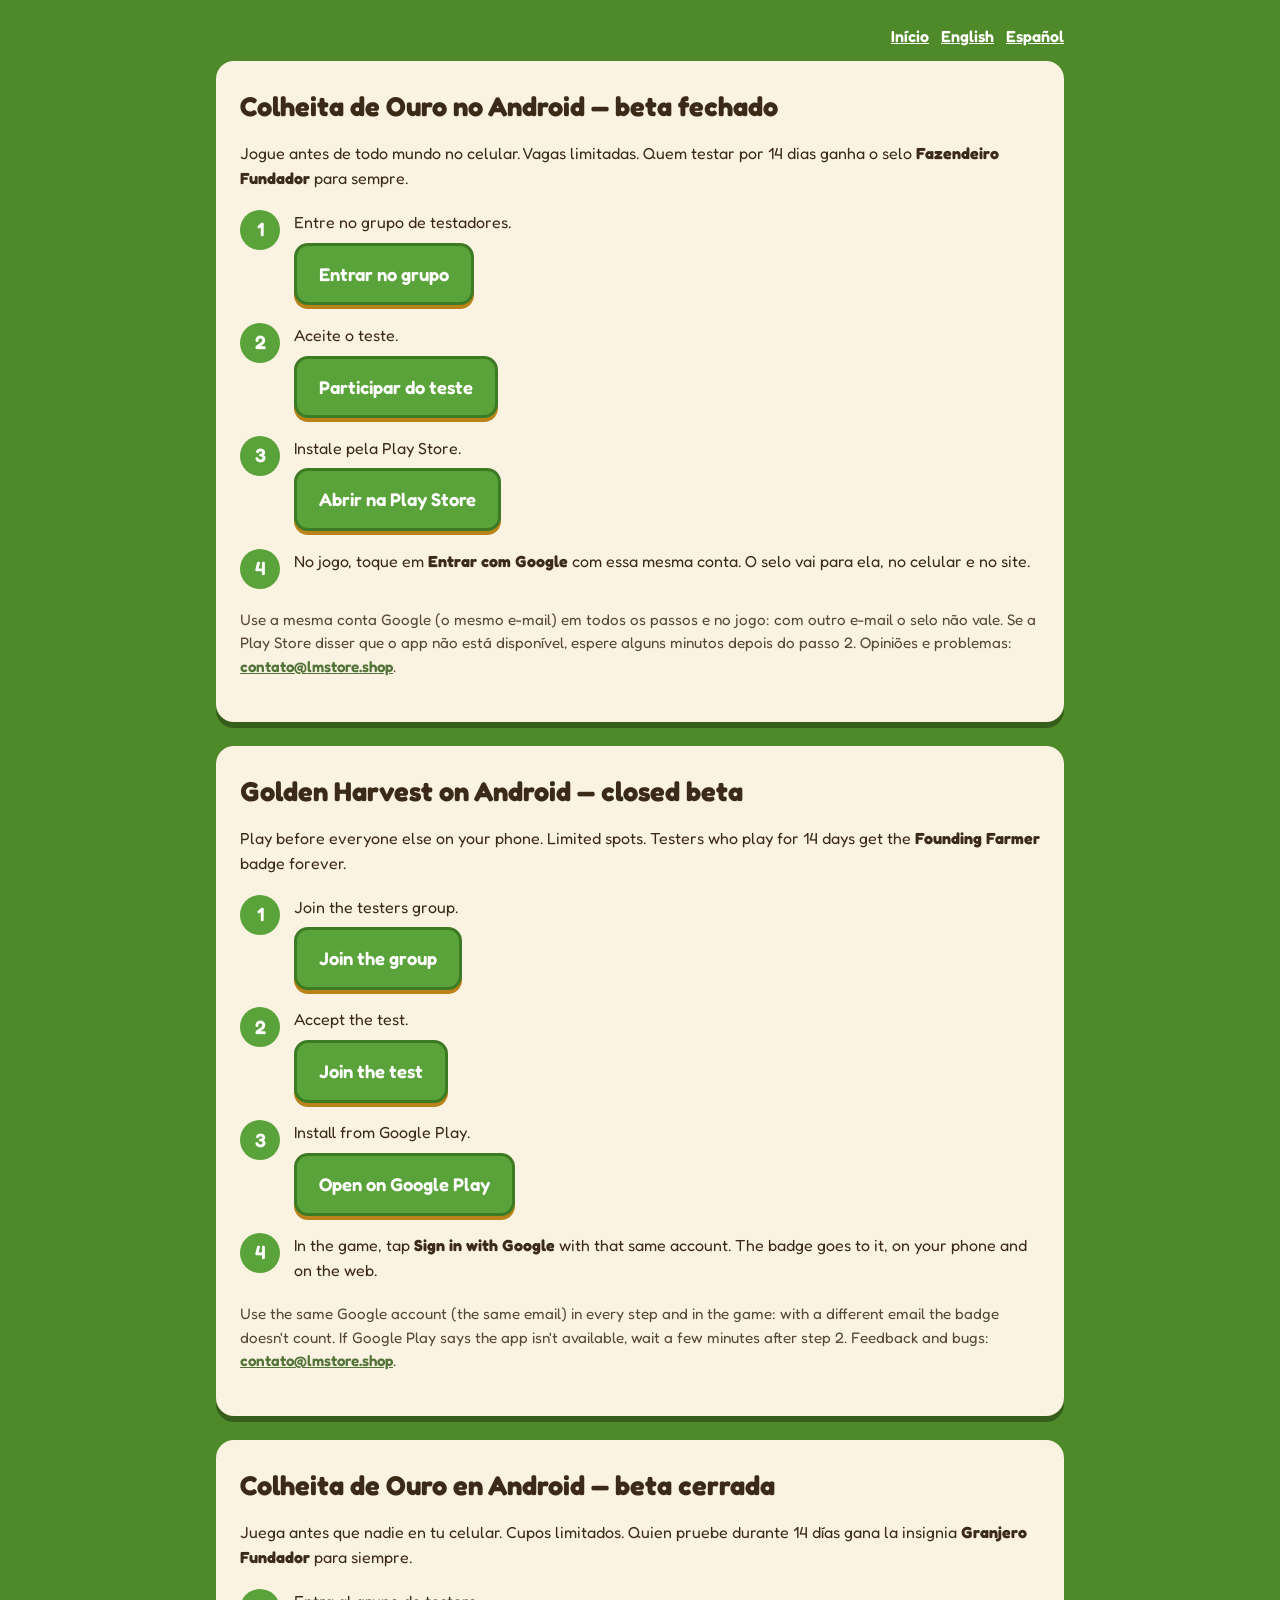
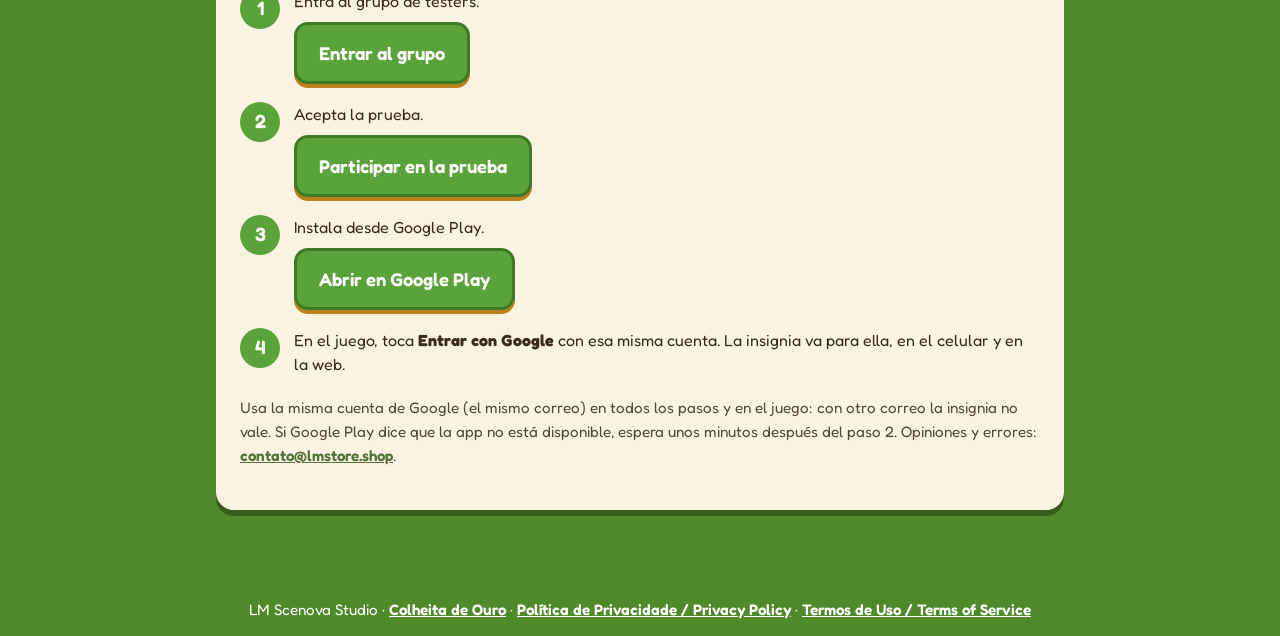
==== beta.html @ 3a43bb6a "Página de inscrição do beta fechado no Android (PT/EN/ES) Co-Authored-By: Claude Opus 5.5 <noreply@a" ====
<!doctype html>
<html lang="pt-BR">
<head>
	<meta charset="utf-8">
	<meta name="viewport" content="width=device-width, initial-scale=1">
	<title>Beta no Android · Colheita de Ouro</title>
	<link rel="icon" href="img/icone.png">
	<link rel="preconnect" href="https://fonts.googleapis.com">
	<link href="https://fonts.googleapis.com/css2?family=Fredoka:wght@400;600&display=swap" rel="stylesheet">
	<link rel="stylesheet" href="estilo.css">
	<style>
		.passos { list-style: none; padding: 0; margin: 1.2em 0; counter-reset: passo; }
		.passos li { counter-increment: passo; display: flex; gap: 14px; align-items: flex-start; margin: 0 0 1.1em; }
		.passos li::before { content: counter(passo); flex: none; width: 40px; height: 40px; border-radius: 50%; background: #5aa33a; color: #fff; font-weight: 600; display: flex; align-items: center; justify-content: center; font-size: 1.2em; }
		.botao { display: inline-block; margin-top: 8px; padding: 14px 22px; min-height: 48px; border-radius: 14px; background: #5aa33a; border: 3px solid #3d7a24; color: #fff !important; font-weight: 600; text-decoration: none; }
		.botao:hover { background: #6db33f; }
		.dica { font-size: .95em; opacity: .85; }
	</style>
</head>
<body>
<main>
	<div class="idiomas"><a href="index.html">Início</a><a href="#en">English</a><a href="#es">Español</a></div>
	<div class="cartao">
		<h1>Colheita de Ouro no Android — beta fechado</h1>
		<p>Jogue antes de todo mundo no celular. Vagas limitadas. Quem testar por 14 dias ganha o selo <strong>Fazendeiro Fundador</strong> para sempre.</p>
		<ol class="passos">
			<li><div>Entre no grupo de testadores.<br><a class="botao" href="https://groups.google.com/g/colheita-de-ouro-testadores" target="_blank" rel="noopener">Entrar no grupo</a></div></li>
			<li><div>Aceite o teste.<br><a class="botao" href="https://play.google.com/apps/testing/com.colheita.fazenda" target="_blank" rel="noopener">Participar do teste</a></div></li>
			<li><div>Instale pela Play Store.<br><a class="botao" href="https://play.google.com/store/apps/details?id=com.colheita.fazenda" target="_blank" rel="noopener">Abrir na Play Store</a></div></li>
			<li><div>No jogo, toque em <strong>Entrar com Google</strong> com essa mesma conta. O selo vai para ela, no celular e no site.</div></li>
		</ol>
		<p class="dica">Use a mesma conta Google (o mesmo e-mail) em todos os passos e no jogo: com outro e-mail o selo não vale. Se a Play Store disser que o app não está disponível, espere alguns minutos depois do passo 2. Opiniões e problemas: <a href="mailto:contato@lmstore.shop">contato@lmstore.shop</a>.</p>
	</div>

	<div class="cartao" id="en">
		<h1>Golden Harvest on Android — closed beta</h1>
		<p>Play before everyone else on your phone. Limited spots. Testers who play for 14 days get the <strong>Founding Farmer</strong> badge forever.</p>
		<ol class="passos">
			<li><div>Join the testers group.<br><a class="botao" href="https://groups.google.com/g/colheita-de-ouro-testadores" target="_blank" rel="noopener">Join the group</a></div></li>
			<li><div>Accept the test.<br><a class="botao" href="https://play.google.com/apps/testing/com.colheita.fazenda" target="_blank" rel="noopener">Join the test</a></div></li>
			<li><div>Install from Google Play.<br><a class="botao" href="https://play.google.com/store/apps/details?id=com.colheita.fazenda" target="_blank" rel="noopener">Open on Google Play</a></div></li>
			<li><div>In the game, tap <strong>Sign in with Google</strong> with that same account. The badge goes to it, on your phone and on the web.</div></li>
		</ol>
		<p class="dica">Use the same Google account (the same email) in every step and in the game: with a different email the badge doesn't count. If Google Play says the app isn't available, wait a few minutes after step 2. Feedback and bugs: <a href="mailto:contato@lmstore.shop">contato@lmstore.shop</a>.</p>
	</div>

	<div class="cartao" id="es">
		<h1>Colheita de Ouro en Android — beta cerrada</h1>
		<p>Juega antes que nadie en tu celular. Cupos limitados. Quien pruebe durante 14 días gana la insignia <strong>Granjero Fundador</strong> para siempre.</p>
		<ol class="passos">
			<li><div>Entra al grupo de testers.<br><a class="botao" href="https://groups.google.com/g/colheita-de-ouro-testadores" target="_blank" rel="noopener">Entrar al grupo</a></div></li>
			<li><div>Acepta la prueba.<br><a class="botao" href="https://play.google.com/apps/testing/com.colheita.fazenda" target="_blank" rel="noopener">Participar en la prueba</a></div></li>
			<li><div>Instala desde Google Play.<br><a class="botao" href="https://play.google.com/store/apps/details?id=com.colheita.fazenda" target="_blank" rel="noopener">Abrir en Google Play</a></div></li>
			<li><div>En el juego, toca <strong>Entrar con Google</strong> con esa misma cuenta. La insignia va para ella, en el celular y en la web.</div></li>
		</ol>
		<p class="dica">Usa la misma cuenta de Google (el mismo correo) en todos los pasos y en el juego: con otro correo la insignia no vale. Si Google Play dice que la app no está disponible, espera unos minutos después del paso 2. Opiniones y errores: <a href="mailto:contato@lmstore.shop">contato@lmstore.shop</a>.</p>
	</div>
</main>
<footer><p>LM Scenova Studio · <a href="index.html">Colheita de Ouro</a> · <a href="privacidade.html">Política de Privacidade / Privacy Policy</a> · <a href="termos.html">Termos de Uso / Terms of Service</a></p></footer>
</body>
</html>
---- estilo.css ----
:root {
	--verde: #4f8a2a;
	--verde-escuro: #355e1b;
	--creme: #fbf3e2;
	--texto: #3b2a17;
	--dourado: #f2b52c;
}

* { box-sizing: border-box; }

body {
	margin: 0;
	font-family: "Fredoka", "Segoe UI", Arial, sans-serif;
	background: var(--verde);
	color: var(--texto);
	line-height: 1.55;
}

main {
	max-width: 880px;
	margin: 0 auto;
	padding: 24px 16px 48px;
}

.cartao {
	background: var(--creme);
	border-radius: 18px;
	padding: 28px 24px;
	box-shadow: 0 6px 0 var(--verde-escuro);
	margin-bottom: 24px;
}

.logo { display: block; width: 100%; max-width: 560px; margin: 0 auto 8px; }

h1, h2, h3 { line-height: 1.25; }
h1 { font-size: 1.7rem; margin-top: 0; }
h2 { font-size: 1.3rem; margin-top: 1.8em; }

a { color: var(--verde-escuro); font-weight: 600; }

.botao {
	display: inline-block;
	background: var(--dourado);
	color: var(--texto);
	text-decoration: none;
	padding: 14px 28px;
	border-radius: 14px;
	font-size: 1.15rem;
	box-shadow: 0 4px 0 #b9831a;
}

.centro { text-align: center; }

.fotos {
	display: grid;
	grid-template-columns: repeat(auto-fit, minmax(220px, 1fr));
	gap: 12px;
	margin: 20px 0;
}
.fotos img { width: 100%; border-radius: 12px; display: block; }

.idiomas { text-align: right; margin-bottom: 12px; }
.idiomas a { color: #fff; margin-left: 12px; }

footer { text-align: center; color: #fff; font-size: 0.95rem; }
footer a { color: #fff; }
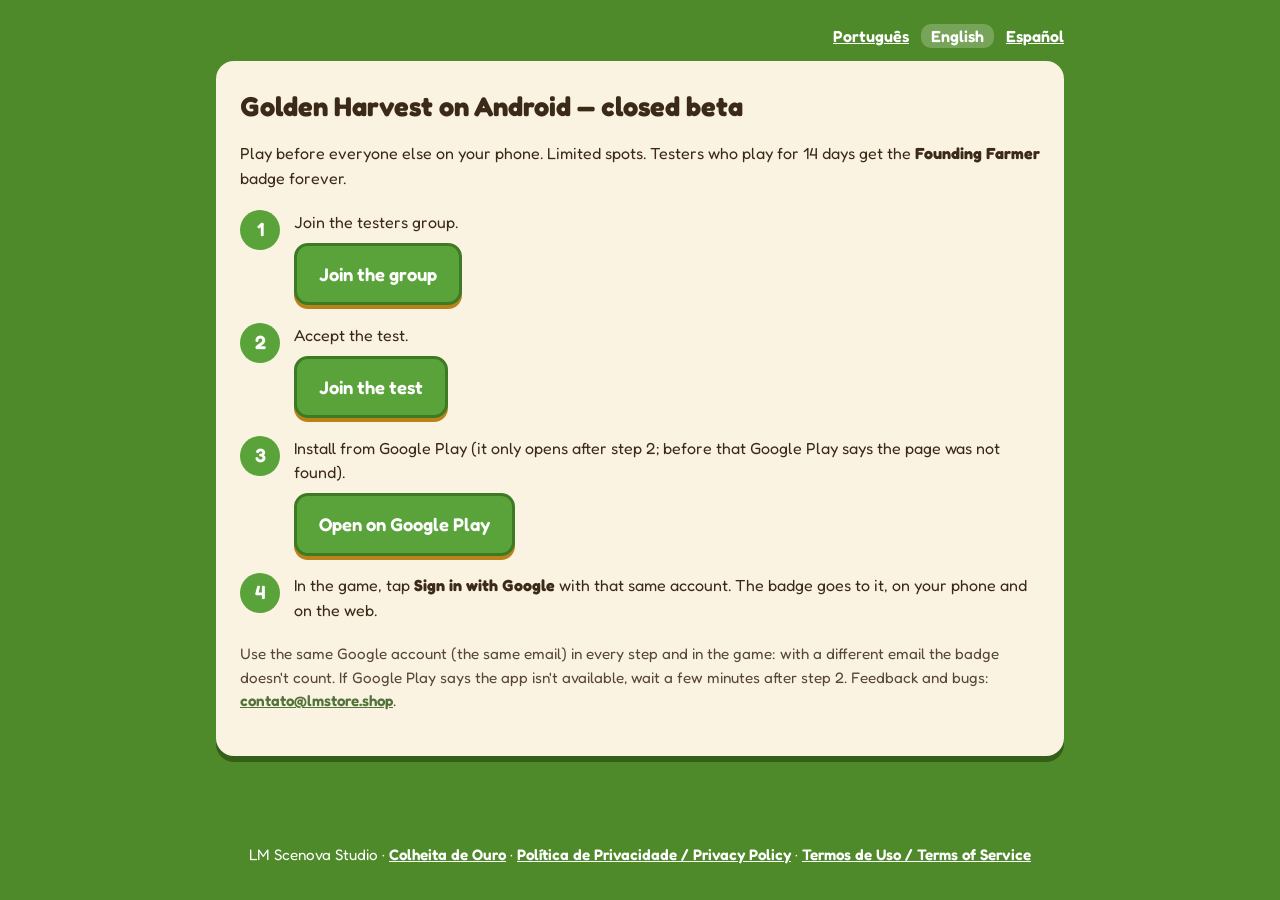
==== commit 14db6dee: "Página do beta: um idioma por vez com seletor (e ?idioma=) e aviso de que a Play Store só abre depoi" ====
--- a/beta.html
+++ b/beta.html
@@ -15,47 +15,70 @@
 		.botao { display: inline-block; margin-top: 8px; padding: 14px 22px; min-height: 48px; border-radius: 14px; background: #5aa33a; border: 3px solid #3d7a24; color: #fff !important; font-weight: 600; text-decoration: none; }
 		.botao:hover { background: #6db33f; }
 		.dica { font-size: .95em; opacity: .85; }
+		/* Um idioma por vez: só o cartão "ativo" aparece (sem JavaScript fica o português). */
+		.cartao[lang] { display: none; }
+		.cartao[lang].ativo { display: block; }
+		.idiomas a.atual { text-decoration: none; background: rgba(255, 255, 255, .22); border-radius: 10px; padding: 2px 10px; }
 	</style>
 </head>
 <body>
 <main>
-	<div class="idiomas"><a href="index.html">Início</a><a href="#en">English</a><a href="#es">Español</a></div>
-	<div class="cartao">
+	<div class="idiomas"><a href="?idioma=pt" data-idioma="pt">Português</a><a href="?idioma=en" data-idioma="en">English</a><a href="?idioma=es" data-idioma="es">Español</a></div>
+	<div class="cartao ativo" id="pt" lang="pt-BR" data-titulo="Beta no Android · Colheita de Ouro">
 		<h1>Colheita de Ouro no Android — beta fechado</h1>
 		<p>Jogue antes de todo mundo no celular. Vagas limitadas. Quem testar por 14 dias ganha o selo <strong>Fazendeiro Fundador</strong> para sempre.</p>
 		<ol class="passos">
 			<li><div>Entre no grupo de testadores.<br><a class="botao" href="https://groups.google.com/g/colheita-de-ouro-testadores" target="_blank" rel="noopener">Entrar no grupo</a></div></li>
 			<li><div>Aceite o teste.<br><a class="botao" href="https://play.google.com/apps/testing/com.colheita.fazenda" target="_blank" rel="noopener">Participar do teste</a></div></li>
-			<li><div>Instale pela Play Store.<br><a class="botao" href="https://play.google.com/store/apps/details?id=com.colheita.fazenda" target="_blank" rel="noopener">Abrir na Play Store</a></div></li>
+			<li><div>Instale pela Play Store (só abre depois do passo 2; antes disso a Play Store diz que a página não existe).<br><a class="botao" href="https://play.google.com/store/apps/details?id=com.colheita.fazenda" target="_blank" rel="noopener">Abrir na Play Store</a></div></li>
 			<li><div>No jogo, toque em <strong>Entrar com Google</strong> com essa mesma conta. O selo vai para ela, no celular e no site.</div></li>
 		</ol>
 		<p class="dica">Use a mesma conta Google (o mesmo e-mail) em todos os passos e no jogo: com outro e-mail o selo não vale. Se a Play Store disser que o app não está disponível, espere alguns minutos depois do passo 2. Opiniões e problemas: <a href="mailto:contato@lmstore.shop">contato@lmstore.shop</a>.</p>
 	</div>
 
-	<div class="cartao" id="en">
+	<div class="cartao" id="en" lang="en" data-titulo="Android beta · Golden Harvest">
 		<h1>Golden Harvest on Android — closed beta</h1>
 		<p>Play before everyone else on your phone. Limited spots. Testers who play for 14 days get the <strong>Founding Farmer</strong> badge forever.</p>
 		<ol class="passos">
 			<li><div>Join the testers group.<br><a class="botao" href="https://groups.google.com/g/colheita-de-ouro-testadores" target="_blank" rel="noopener">Join the group</a></div></li>
 			<li><div>Accept the test.<br><a class="botao" href="https://play.google.com/apps/testing/com.colheita.fazenda" target="_blank" rel="noopener">Join the test</a></div></li>
-			<li><div>Install from Google Play.<br><a class="botao" href="https://play.google.com/store/apps/details?id=com.colheita.fazenda" target="_blank" rel="noopener">Open on Google Play</a></div></li>
+			<li><div>Install from Google Play (it only opens after step 2; before that Google Play says the page was not found).<br><a class="botao" href="https://play.google.com/store/apps/details?id=com.colheita.fazenda" target="_blank" rel="noopener">Open on Google Play</a></div></li>
 			<li><div>In the game, tap <strong>Sign in with Google</strong> with that same account. The badge goes to it, on your phone and on the web.</div></li>
 		</ol>
 		<p class="dica">Use the same Google account (the same email) in every step and in the game: with a different email the badge doesn't count. If Google Play says the app isn't available, wait a few minutes after step 2. Feedback and bugs: <a href="mailto:contato@lmstore.shop">contato@lmstore.shop</a>.</p>
 	</div>
 
-	<div class="cartao" id="es">
+	<div class="cartao" id="es" lang="es" data-titulo="Beta en Android · Colheita de Ouro">
 		<h1>Colheita de Ouro en Android — beta cerrada</h1>
 		<p>Juega antes que nadie en tu celular. Cupos limitados. Quien pruebe durante 14 días gana la insignia <strong>Granjero Fundador</strong> para siempre.</p>
 		<ol class="passos">
 			<li><div>Entra al grupo de testers.<br><a class="botao" href="https://groups.google.com/g/colheita-de-ouro-testadores" target="_blank" rel="noopener">Entrar al grupo</a></div></li>
 			<li><div>Acepta la prueba.<br><a class="botao" href="https://play.google.com/apps/testing/com.colheita.fazenda" target="_blank" rel="noopener">Participar en la prueba</a></div></li>
-			<li><div>Instala desde Google Play.<br><a class="botao" href="https://play.google.com/store/apps/details?id=com.colheita.fazenda" target="_blank" rel="noopener">Abrir en Google Play</a></div></li>
+			<li><div>Instala desde Google Play (solo abre después del paso 2; antes Google Play dice que la página no existe).<br><a class="botao" href="https://play.google.com/store/apps/details?id=com.colheita.fazenda" target="_blank" rel="noopener">Abrir en Google Play</a></div></li>
 			<li><div>En el juego, toca <strong>Entrar con Google</strong> con esa misma cuenta. La insignia va para ella, en el celular y en la web.</div></li>
 		</ol>
 		<p class="dica">Usa la misma cuenta de Google (el mismo correo) en todos los pasos y en el juego: con otro correo la insignia no vale. Si Google Play dice que la app no está disponible, espera unos minutos después del paso 2. Opiniones y errores: <a href="mailto:contato@lmstore.shop">contato@lmstore.shop</a>.</p>
 	</div>
 </main>
+<script>
+	// Idioma: ?idioma=pt|en|es (o jogo manda o dele), depois #en/#es (links antigos), depois o do navegador.
+	(function () {
+		var pedido = new URLSearchParams(location.search).get("idioma") || location.hash.slice(1) || navigator.language || "pt";
+		var idioma = pedido.slice(0, 2).toLowerCase();
+		if (idioma !== "en" && idioma !== "es") idioma = "pt";
+		document.querySelectorAll(".cartao[lang]").forEach(function (c) {
+			var ativo = c.id === idioma;
+			c.classList.toggle("ativo", ativo);
+			if (ativo) {
+				document.documentElement.lang = c.lang;
+				document.title = c.dataset.titulo;
+			}
+		});
+		document.querySelectorAll(".idiomas a").forEach(function (a) {
+			a.classList.toggle("atual", a.dataset.idioma === idioma);
+		});
+	})();
+</script>
 <footer><p>LM Scenova Studio · <a href="index.html">Colheita de Ouro</a> · <a href="privacidade.html">Política de Privacidade / Privacy Policy</a> · <a href="termos.html">Termos de Uso / Terms of Service</a></p></footer>
 </body>
 </html>
